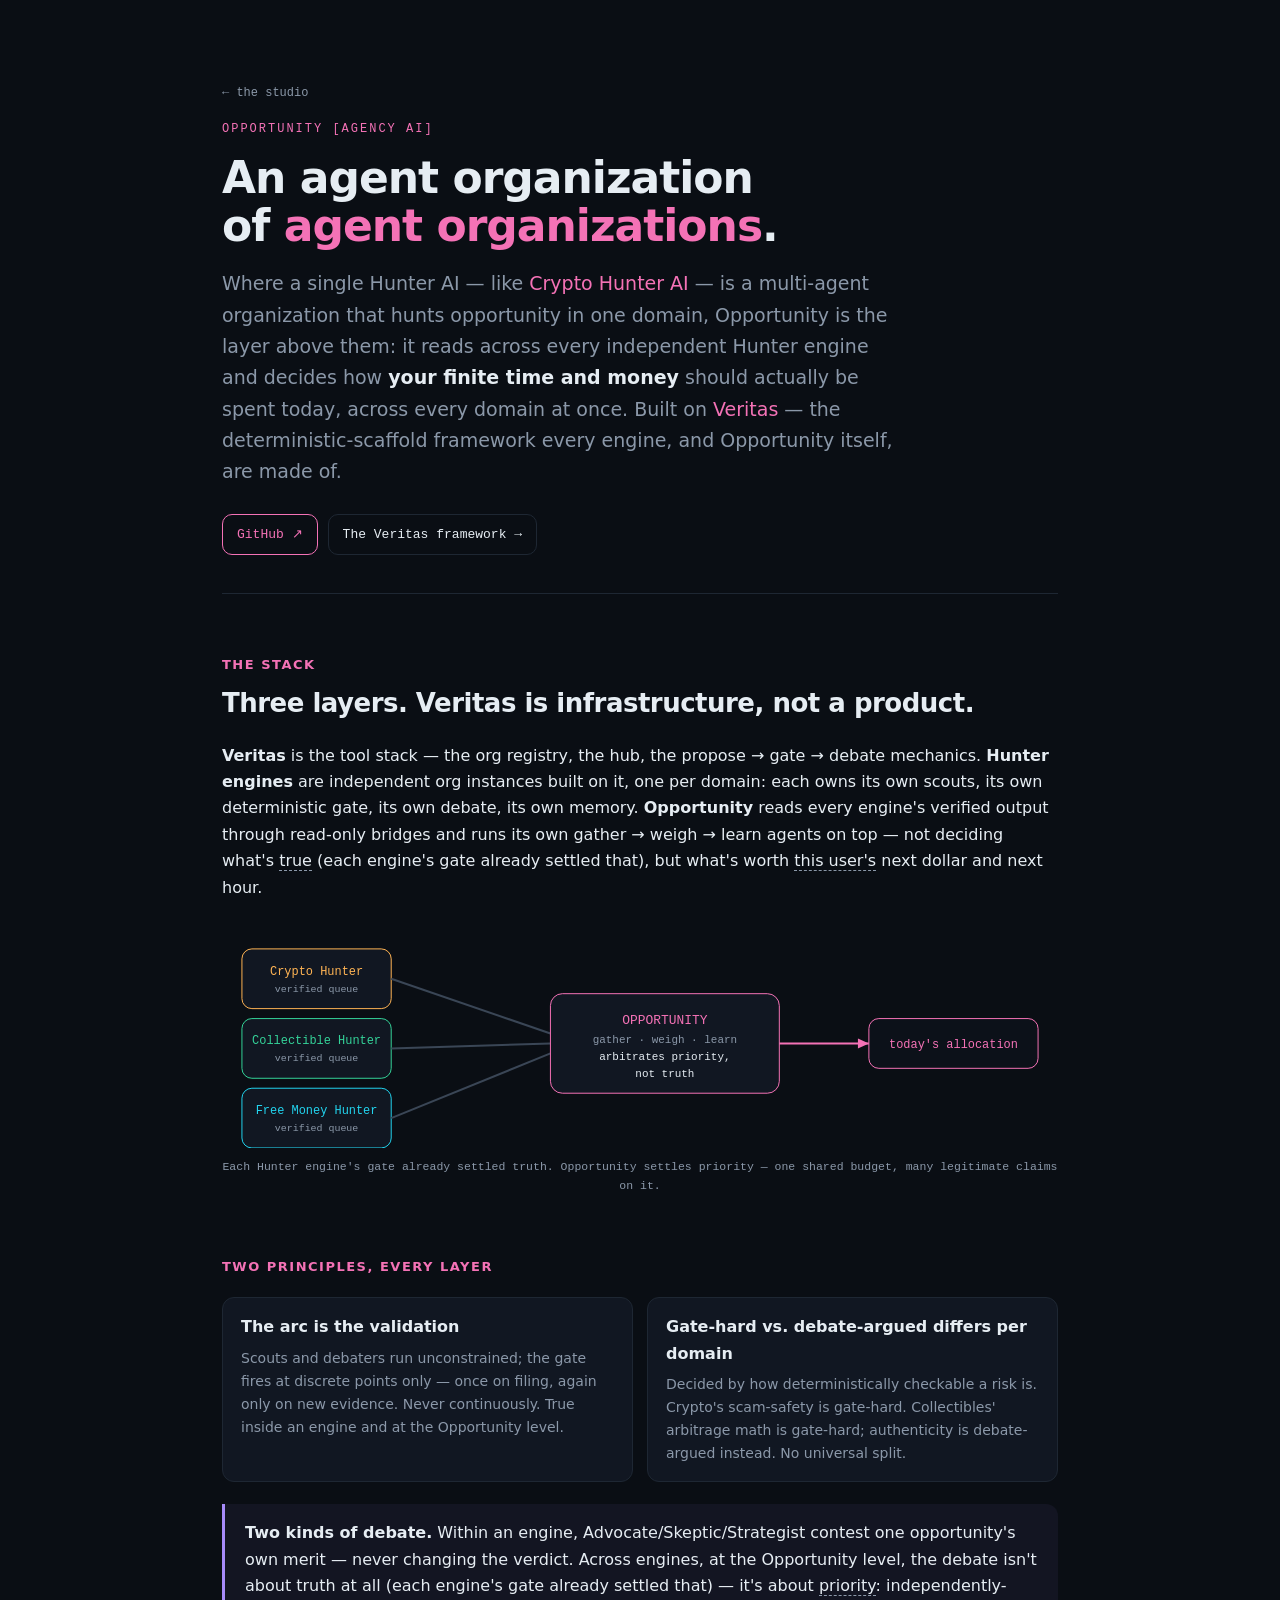
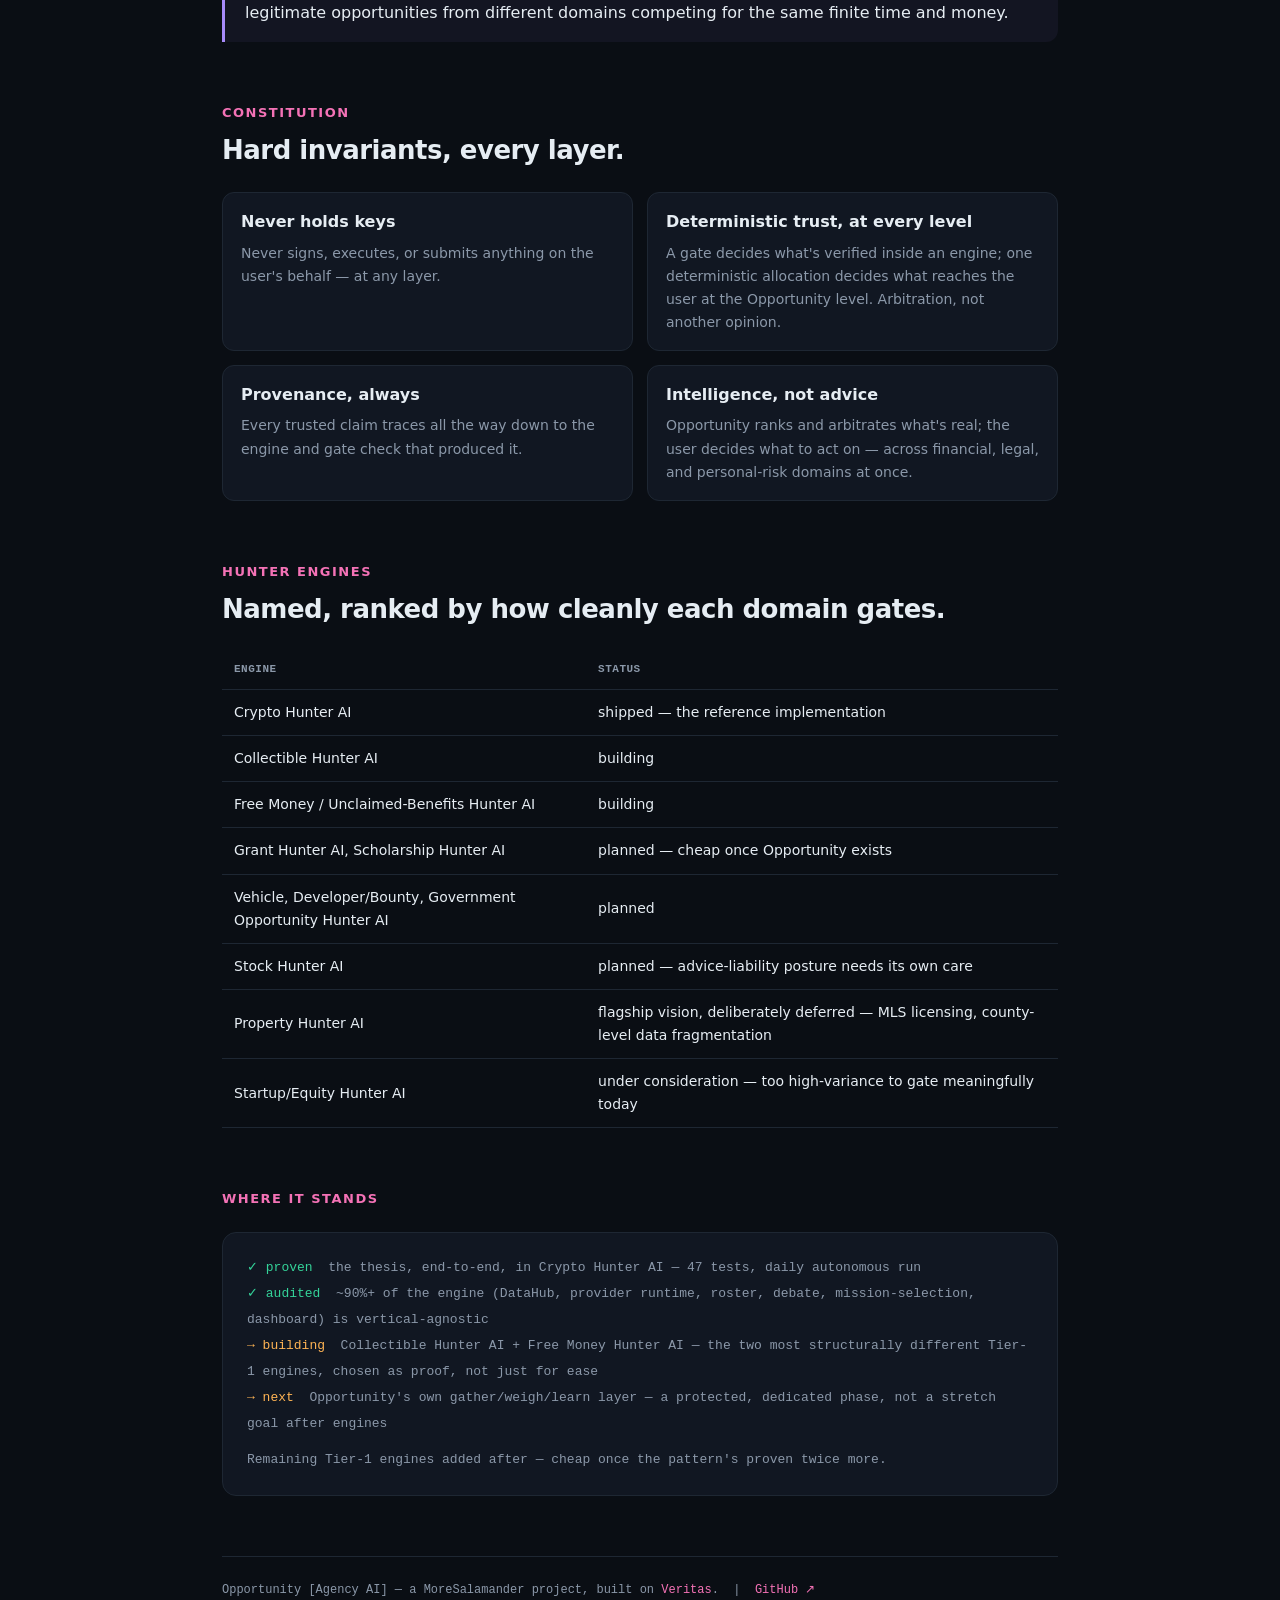
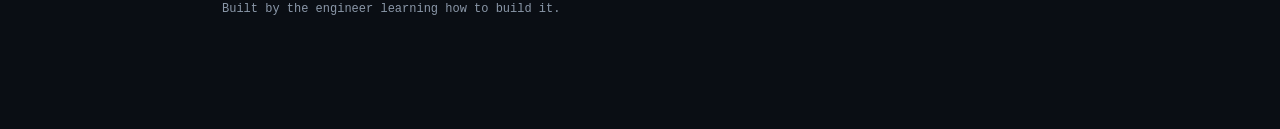
==== docs/index.html @ ccef16ca "docs: GitHub Pages landing page Co-Authored-By: Claude Sonnet 5 <noreply@anthropic.com>" ====
<!DOCTYPE html>
<html lang="en">
<head>
<meta charset="utf-8" />
<meta name="viewport" content="width=device-width, initial-scale=1" />
<title>Opportunity [Agency AI] — an agent organization of agent organizations</title>
<meta name="description" content="Independent 'Hunter AI' engines each hunt opportunity in one domain. Opportunity reads across all of them and decides how your finite time and money should actually be spent today." />
<style>
  :root {
    --bg: #0a0e14; --panel: #111722; --line: #1e2733; --ink: #e6edf3;
    --dim: #8b98a9; --acc: #f472b6; --green: #34d399; --red: #f87171; --violet: #a78bfa; --amber: #ffb454;
    --mono: ui-monospace, SFMono-Regular, Menlo, monospace;
    --sans: system-ui, -apple-system, Segoe UI, Roboto, sans-serif;
  }
  * { box-sizing: border-box; }
  body { margin: 0; background: var(--bg); color: var(--ink); font-family: var(--sans);
         line-height: 1.65; -webkit-font-smoothing: antialiased; }
  a { color: var(--acc); text-decoration: none; }
  a:hover { text-decoration: underline; }
  .wrap { max-width: 880px; margin: 0 auto; padding: 0 22px 110px; }

  header { padding: 78px 0 38px; border-bottom: 1px solid var(--line); }
  .kicker { font-family: var(--mono); font-size: 12px; letter-spacing: 2px; text-transform: uppercase;
            color: var(--acc); margin-bottom: 14px; }
  h1 { font-size: 44px; line-height: 1.1; margin: 0 0 18px; letter-spacing: -1px; }
  h1 b { color: var(--acc); font-weight: 800; }
  .lede { font-size: 19px; color: var(--dim); max-width: 680px; }
  .lede strong { color: var(--ink); font-weight: 600; }
  .links { margin-top: 26px; display: flex; flex-wrap: wrap; gap: 10px; }
  .links a { font-family: var(--mono); font-size: 13px; border: 1px solid var(--line);
             border-radius: 10px; padding: 9px 14px; color: var(--ink); }
  .links a:hover { border-color: var(--acc); text-decoration: none; }
  .links a.primary { border-color: var(--acc); color: var(--acc); }

  h2 { font-size: 13px; letter-spacing: 1.5px; text-transform: uppercase; color: var(--acc); margin: 60px 0 6px; }
  .h2sub { font-size: 26px; font-weight: 700; margin: 0 0 18px; letter-spacing: -.5px; }
  p { margin: 0 0 16px; }
  .muted { color: var(--dim); }
  em { color: var(--ink); font-style: normal; border-bottom: 1px dashed var(--dim); }

  .callout { border-left: 3px solid var(--violet); background: rgba(167,139,250,.06);
             border-radius: 0 12px 12px 0; padding: 16px 20px; margin: 22px 0; font-size: 16px; }
  .callout strong { color: var(--ink); }

  figure { margin: 28px 0; }
  figure svg { width: 100%; height: auto; display: block; }
  figcaption { font-family: var(--mono); font-size: 11.5px; color: var(--dim); margin-top: 10px; text-align: center; }

  table { width: 100%; border-collapse: collapse; margin: 18px 0; font-size: 14px; }
  th, td { text-align: left; padding: 11px 12px; border-bottom: 1px solid var(--line); }
  th { font-family: var(--mono); font-size: 11px; letter-spacing: .5px; text-transform: uppercase; color: var(--dim); }
  td .k { font-family: var(--mono); color: var(--acc); }
  td .status-live { color: var(--green); } td .status-build { color: var(--amber); } td .status-plan { color: var(--dim); }

  .grid { display: grid; grid-template-columns: 1fr 1fr; gap: 14px; margin: 20px 0; }
  .grid3 { display: grid; grid-template-columns: 1fr 1fr 1fr; gap: 14px; margin: 20px 0; }
  @media (max-width: 640px) { .grid, .grid3 { grid-template-columns: 1fr; } h1 { font-size: 32px; } }
  .tier { border: 1px solid var(--line); border-radius: 12px; padding: 16px 18px; background: var(--panel); }
  .tier h4 { margin: 0 0 6px; font-size: 16px; }
  .tier p { font-size: 14px; color: var(--dim); margin: 0; }

  .panel { background: var(--panel); border: 1px solid var(--line); border-radius: 14px; padding: 22px 24px; margin: 22px 0; }
  .stat { font-family: var(--mono); font-size: 13px; color: var(--dim); line-height: 2; }
  .stat b { color: var(--ink); }
  .stat .done { color: var(--green); } .stat .next { color: var(--amber); }
  footer { margin-top: 60px; padding-top: 24px; border-top: 1px solid var(--line);
           font-family: var(--mono); font-size: 12px; color: var(--dim); }
</style>
</head>
<body>
<div class="wrap">

<header>
  <a href="https://moresalamander.github.io" style="font-family:var(--mono);font-size:12px;color:var(--dim);text-decoration:none;display:inline-block;margin-bottom:16px">&larr; the studio</a>
  <div class="kicker">Opportunity [Agency AI]</div>
  <h1>An agent organization<br>of <b>agent organizations</b>.</h1>
  <p class="lede">Where a single Hunter AI — like <a href="https://moresalamander.github.io/crypto-hunter/">Crypto Hunter AI</a> —
  is a multi-agent organization that hunts opportunity in one domain, Opportunity is the layer above them:
  it reads across every independent Hunter engine and decides how <strong>your finite time and money</strong>
  should actually be spent today, across every domain at once. Built on
  <a href="https://moresalamander.github.io/veritas/">Veritas</a> — the deterministic-scaffold framework
  every engine, and Opportunity itself, are made of.</p>
  <div class="links">
    <a class="primary" href="https://github.com/MoreSalamander/opportunity-agency-ai">GitHub ↗</a>
    <a href="https://moresalamander.github.io/veritas/">The Veritas framework →</a>
  </div>
</header>

<h2>The stack</h2>
<div class="h2sub">Three layers. Veritas is infrastructure, not a product.</div>
<p><strong>Veritas</strong> is the tool stack — the org registry, the hub, the propose → gate → debate
mechanics. <strong>Hunter engines</strong> are independent org instances built on it, one per domain:
each owns its own scouts, its own deterministic gate, its own debate, its own memory.
<strong>Opportunity</strong> reads every engine's verified output through read-only bridges and runs its
own gather → weigh → learn agents on top — not deciding what's <em>true</em> (each engine's gate already
settled that), but what's worth <em>this user's</em> next dollar and next hour.</p>

<figure>
<svg viewBox="0 0 840 220" xmlns="http://www.w3.org/2000/svg" font-family="ui-monospace, Menlo, monospace">
  <rect x="20" y="20" width="150" height="60" rx="10" fill="#111722" stroke="#ffb454"/>
  <text x="95" y="46" fill="#ffb454" font-size="12" text-anchor="middle">Crypto Hunter</text>
  <text x="95" y="63" fill="#8b98a9" font-size="10" text-anchor="middle">verified queue</text>
  <rect x="20" y="90" width="150" height="60" rx="10" fill="#111722" stroke="#34d399"/>
  <text x="95" y="116" fill="#34d399" font-size="12" text-anchor="middle">Collectible Hunter</text>
  <text x="95" y="133" fill="#8b98a9" font-size="10" text-anchor="middle">verified queue</text>
  <rect x="20" y="160" width="150" height="60" rx="10" fill="#111722" stroke="#22d3ee"/>
  <text x="95" y="186" fill="#22d3ee" font-size="12" text-anchor="middle">Free Money Hunter</text>
  <text x="95" y="203" fill="#8b98a9" font-size="10" text-anchor="middle">verified queue</text>
  <line x1="170" y1="50" x2="330" y2="105" stroke="#3a4656" stroke-width="2"/>
  <line x1="170" y1="120" x2="330" y2="115" stroke="#3a4656" stroke-width="2"/>
  <line x1="170" y1="190" x2="330" y2="125" stroke="#3a4656" stroke-width="2"/>
  <rect x="330" y="65" width="230" height="100" rx="12" fill="#111722" stroke="#f472b6"/>
  <text x="445" y="95" fill="#f472b6" font-size="13" text-anchor="middle">OPPORTUNITY</text>
  <text x="445" y="115" fill="#8b98a9" font-size="11" text-anchor="middle">gather · weigh · learn</text>
  <text x="445" y="132" fill="#e6edf3" font-size="11" text-anchor="middle">arbitrates priority,</text>
  <text x="445" y="149" fill="#e6edf3" font-size="11" text-anchor="middle">not truth</text>
  <line x1="560" y1="115" x2="650" y2="115" stroke="#f472b6" stroke-width="2"/>
  <polygon points="650,115 639,110 639,120" fill="#f472b6"/>
  <rect x="650" y="90" width="170" height="50" rx="10" fill="#0c1119" stroke="#f472b6"/>
  <text x="735" y="120" fill="#f472b6" font-size="12" text-anchor="middle">today's allocation</text>
</svg>
<figcaption>Each Hunter engine's gate already settled truth. Opportunity settles priority — one shared budget, many legitimate claims on it.</figcaption>
</figure>

<h2>Two principles, every layer</h2>
<div class="grid">
  <div class="tier"><h4>The arc is the validation</h4>
    <p>Scouts and debaters run unconstrained; the gate fires at discrete points only — once on filing,
    again only on new evidence. Never continuously. True inside an engine and at the Opportunity level.</p></div>
  <div class="tier"><h4>Gate-hard vs. debate-argued differs per domain</h4>
    <p>Decided by how deterministically checkable a risk is. Crypto's scam-safety is gate-hard.
    Collectibles' arbitrage math is gate-hard; authenticity is debate-argued instead. No universal split.</p></div>
</div>
<div class="callout">
  <strong>Two kinds of debate.</strong> Within an engine, Advocate/Skeptic/Strategist contest one
  opportunity's own merit — never changing the verdict. Across engines, at the Opportunity level, the
  debate isn't about truth at all (each engine's gate already settled that) — it's about
  <em>priority</em>: independently-legitimate opportunities from different domains competing for the
  same finite time and money.
</div>

<h2>Constitution</h2>
<div class="h2sub">Hard invariants, every layer.</div>
<div class="grid">
  <div class="tier"><h4>Never holds keys</h4>
    <p>Never signs, executes, or submits anything on the user's behalf — at any layer.</p></div>
  <div class="tier"><h4>Deterministic trust, at every level</h4>
    <p>A gate decides what's verified inside an engine; one deterministic allocation decides what
    reaches the user at the Opportunity level. Arbitration, not another opinion.</p></div>
  <div class="tier"><h4>Provenance, always</h4>
    <p>Every trusted claim traces all the way down to the engine and gate check that produced it.</p></div>
  <div class="tier"><h4>Intelligence, not advice</h4>
    <p>Opportunity ranks and arbitrates what's real; the user decides what to act on — across financial,
    legal, and personal-risk domains at once.</p></div>
</div>

<h2>Hunter engines</h2>
<div class="h2sub">Named, ranked by how cleanly each domain gates.</div>
<table>
  <tr><th>Engine</th><th>Status</th></tr>
  <tr><td class="k">Crypto Hunter AI</td><td class="status-live">shipped — the reference implementation</td></tr>
  <tr><td class="k">Collectible Hunter AI</td><td class="status-build">building</td></tr>
  <tr><td class="k">Free Money / Unclaimed-Benefits Hunter AI</td><td class="status-build">building</td></tr>
  <tr><td class="k">Grant Hunter AI, Scholarship Hunter AI</td><td class="status-plan">planned — cheap once Opportunity exists</td></tr>
  <tr><td class="k">Vehicle, Developer/Bounty, Government Opportunity Hunter AI</td><td class="status-plan">planned</td></tr>
  <tr><td class="k">Stock Hunter AI</td><td class="status-plan">planned — advice-liability posture needs its own care</td></tr>
  <tr><td class="k">Property Hunter AI</td><td class="status-plan">flagship vision, deliberately deferred — MLS licensing, county-level data fragmentation</td></tr>
  <tr><td class="k">Startup/Equity Hunter AI</td><td class="status-plan">under consideration — too high-variance to gate meaningfully today</td></tr>
</table>

<h2>Where it stands</h2>
<div class="panel stat">
  <div><span class="done">✓ proven</span> &nbsp;the thesis, end-to-end, in Crypto Hunter AI — 47 tests, daily autonomous run</div>
  <div><span class="done">✓ audited</span> &nbsp;~90%+ of the engine (DataHub, provider runtime, roster, debate, mission-selection, dashboard) is vertical-agnostic</div>
  <div><span class="next">→ building</span> &nbsp;Collectible Hunter AI + Free Money Hunter AI — the two most structurally different Tier-1 engines, chosen as proof, not just for ease</div>
  <div><span class="next">→ next</span> &nbsp;Opportunity's own gather/weigh/learn layer — a protected, dedicated phase, not a stretch goal after engines</div>
  <div class="muted" style="margin-top:10px">Remaining Tier-1 engines added after — cheap once the pattern's proven twice more.</div>
</div>

<footer>
  Opportunity [Agency AI] — a MoreSalamander project, built on
  <a href="https://moresalamander.github.io/veritas/">Veritas</a>. &nbsp;|&nbsp;
  <a href="https://github.com/MoreSalamander/opportunity-agency-ai">GitHub ↗</a>
  <br>Built by the engineer learning how to build it.
</footer>

</div>
</body>
</html>
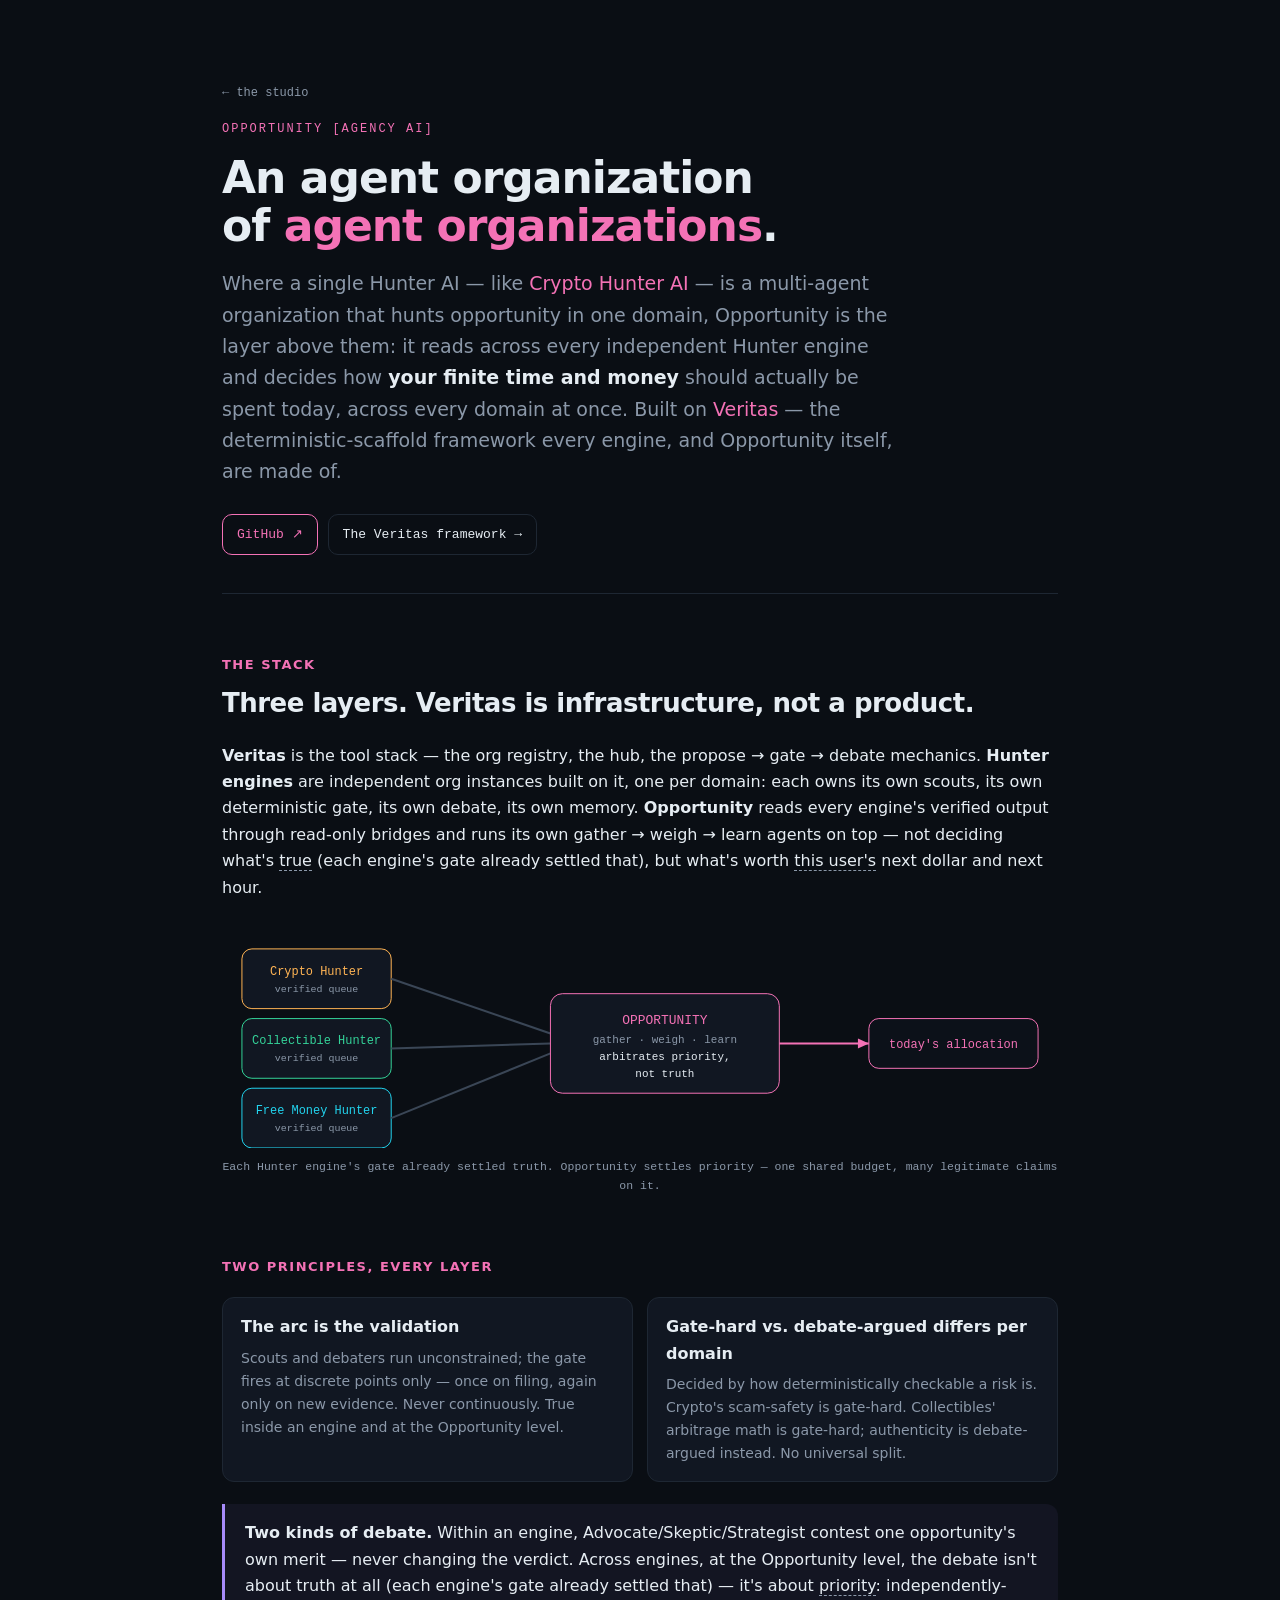
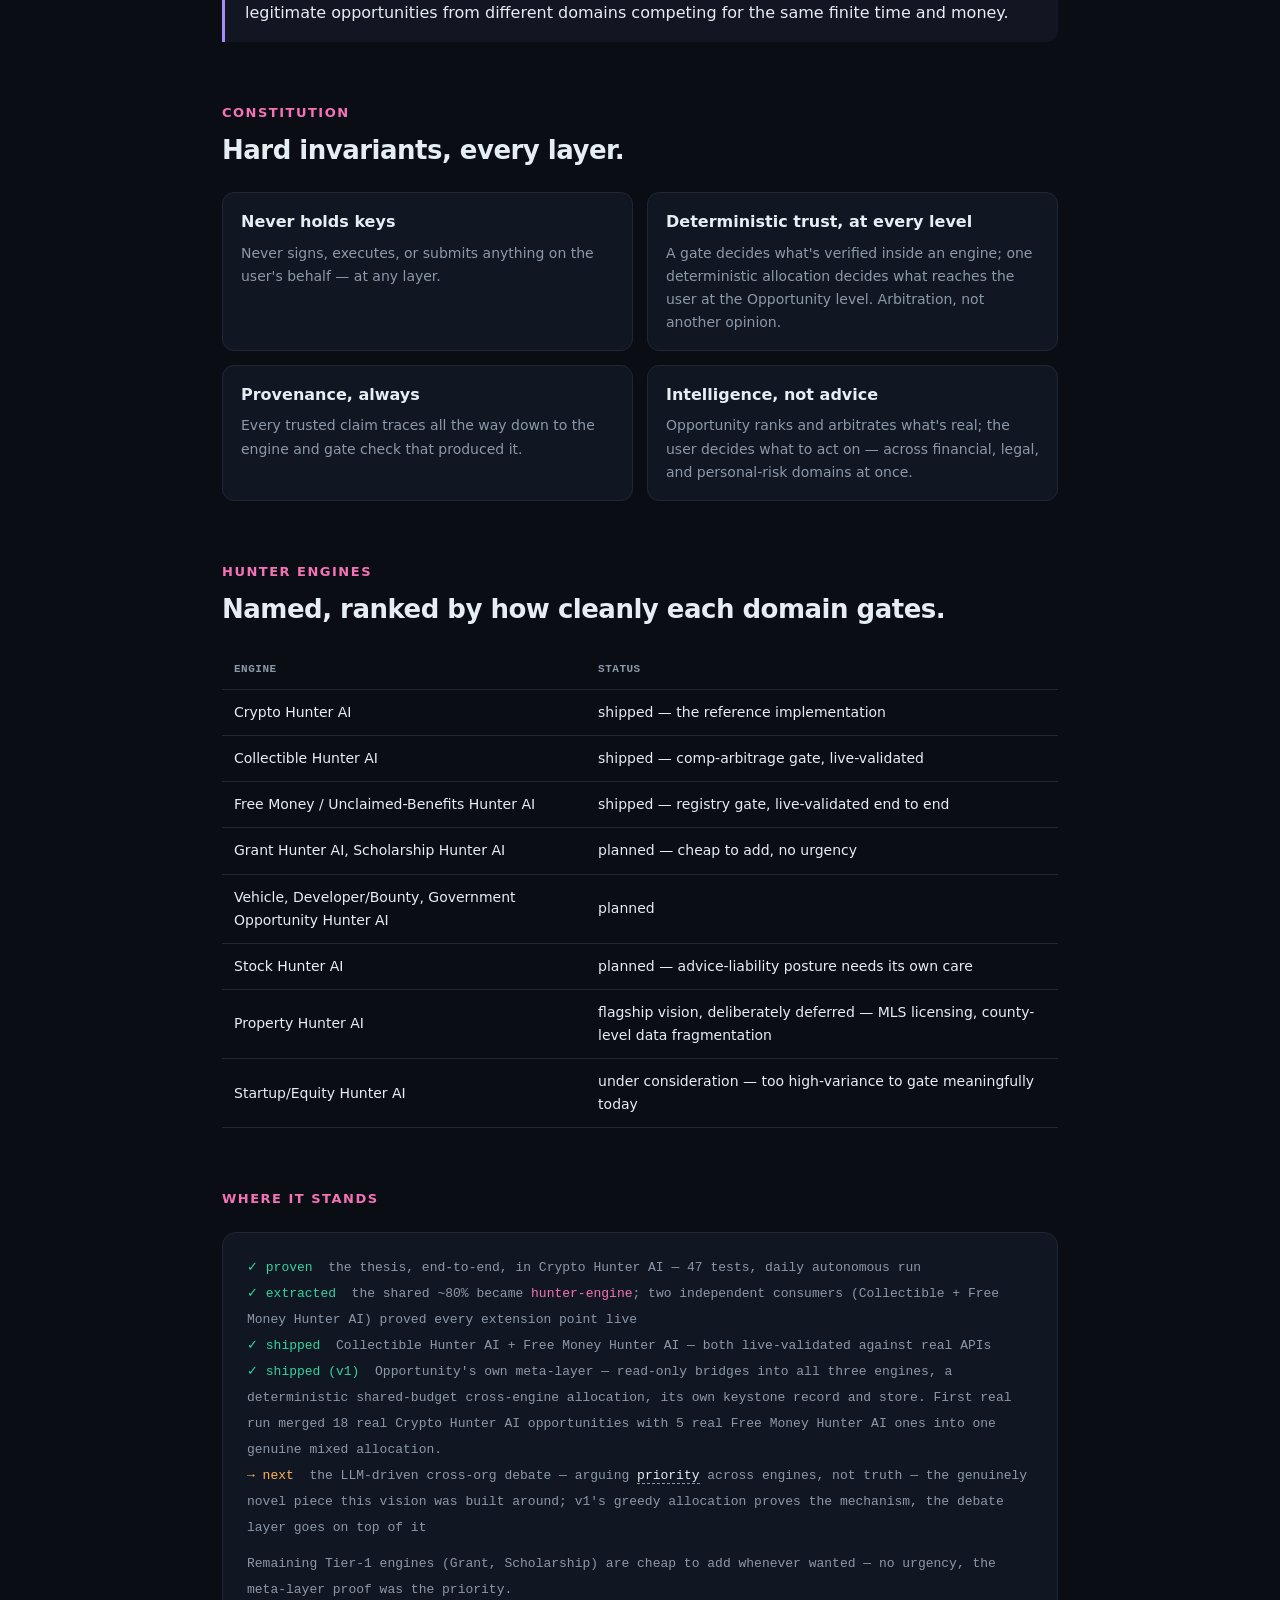
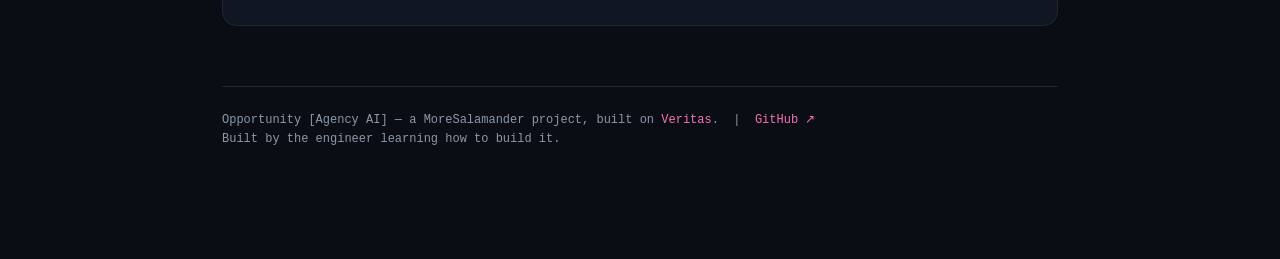
==== commit 7ca370b6: "docs: update status — both engines shipped, meta-layer v1 live Co-Authored-By: Claude Sonnet 5 <nore" ====
--- a/docs/index.html
+++ b/docs/index.html
@@ -159,9 +159,9 @@
 <table>
   <tr><th>Engine</th><th>Status</th></tr>
   <tr><td class="k">Crypto Hunter AI</td><td class="status-live">shipped — the reference implementation</td></tr>
-  <tr><td class="k">Collectible Hunter AI</td><td class="status-build">building</td></tr>
-  <tr><td class="k">Free Money / Unclaimed-Benefits Hunter AI</td><td class="status-build">building</td></tr>
-  <tr><td class="k">Grant Hunter AI, Scholarship Hunter AI</td><td class="status-plan">planned — cheap once Opportunity exists</td></tr>
+  <tr><td class="k">Collectible Hunter AI</td><td class="status-live">shipped — comp-arbitrage gate, live-validated</td></tr>
+  <tr><td class="k">Free Money / Unclaimed-Benefits Hunter AI</td><td class="status-live">shipped — registry gate, live-validated end to end</td></tr>
+  <tr><td class="k">Grant Hunter AI, Scholarship Hunter AI</td><td class="status-plan">planned — cheap to add, no urgency</td></tr>
   <tr><td class="k">Vehicle, Developer/Bounty, Government Opportunity Hunter AI</td><td class="status-plan">planned</td></tr>
   <tr><td class="k">Stock Hunter AI</td><td class="status-plan">planned — advice-liability posture needs its own care</td></tr>
   <tr><td class="k">Property Hunter AI</td><td class="status-plan">flagship vision, deliberately deferred — MLS licensing, county-level data fragmentation</td></tr>
@@ -171,10 +171,11 @@
 <h2>Where it stands</h2>
 <div class="panel stat">
   <div><span class="done">✓ proven</span> &nbsp;the thesis, end-to-end, in Crypto Hunter AI — 47 tests, daily autonomous run</div>
-  <div><span class="done">✓ audited</span> &nbsp;~90%+ of the engine (DataHub, provider runtime, roster, debate, mission-selection, dashboard) is vertical-agnostic</div>
-  <div><span class="next">→ building</span> &nbsp;Collectible Hunter AI + Free Money Hunter AI — the two most structurally different Tier-1 engines, chosen as proof, not just for ease</div>
-  <div><span class="next">→ next</span> &nbsp;Opportunity's own gather/weigh/learn layer — a protected, dedicated phase, not a stretch goal after engines</div>
-  <div class="muted" style="margin-top:10px">Remaining Tier-1 engines added after — cheap once the pattern's proven twice more.</div>
+  <div><span class="done">✓ extracted</span> &nbsp;the shared ~80% became <a href="https://moresalamander.github.io/hunter-engine/">hunter-engine</a>; two independent consumers (Collectible + Free Money Hunter AI) proved every extension point live</div>
+  <div><span class="done">✓ shipped</span> &nbsp;Collectible Hunter AI + Free Money Hunter AI — both live-validated against real APIs</div>
+  <div><span class="done">✓ shipped (v1)</span> &nbsp;Opportunity's own meta-layer — read-only bridges into all three engines, a deterministic shared-budget cross-engine allocation, its own keystone record and store. First real run merged 18 real Crypto Hunter AI opportunities with 5 real Free Money Hunter AI ones into one genuine mixed allocation.</div>
+  <div><span class="next">→ next</span> &nbsp;the LLM-driven cross-org debate — arguing <em>priority</em> across engines, not truth — the genuinely novel piece this vision was built around; v1's greedy allocation proves the mechanism, the debate layer goes on top of it</div>
+  <div class="muted" style="margin-top:10px">Remaining Tier-1 engines (Grant, Scholarship) are cheap to add whenever wanted — no urgency, the meta-layer proof was the priority.</div>
 </div>
 
 <footer>
